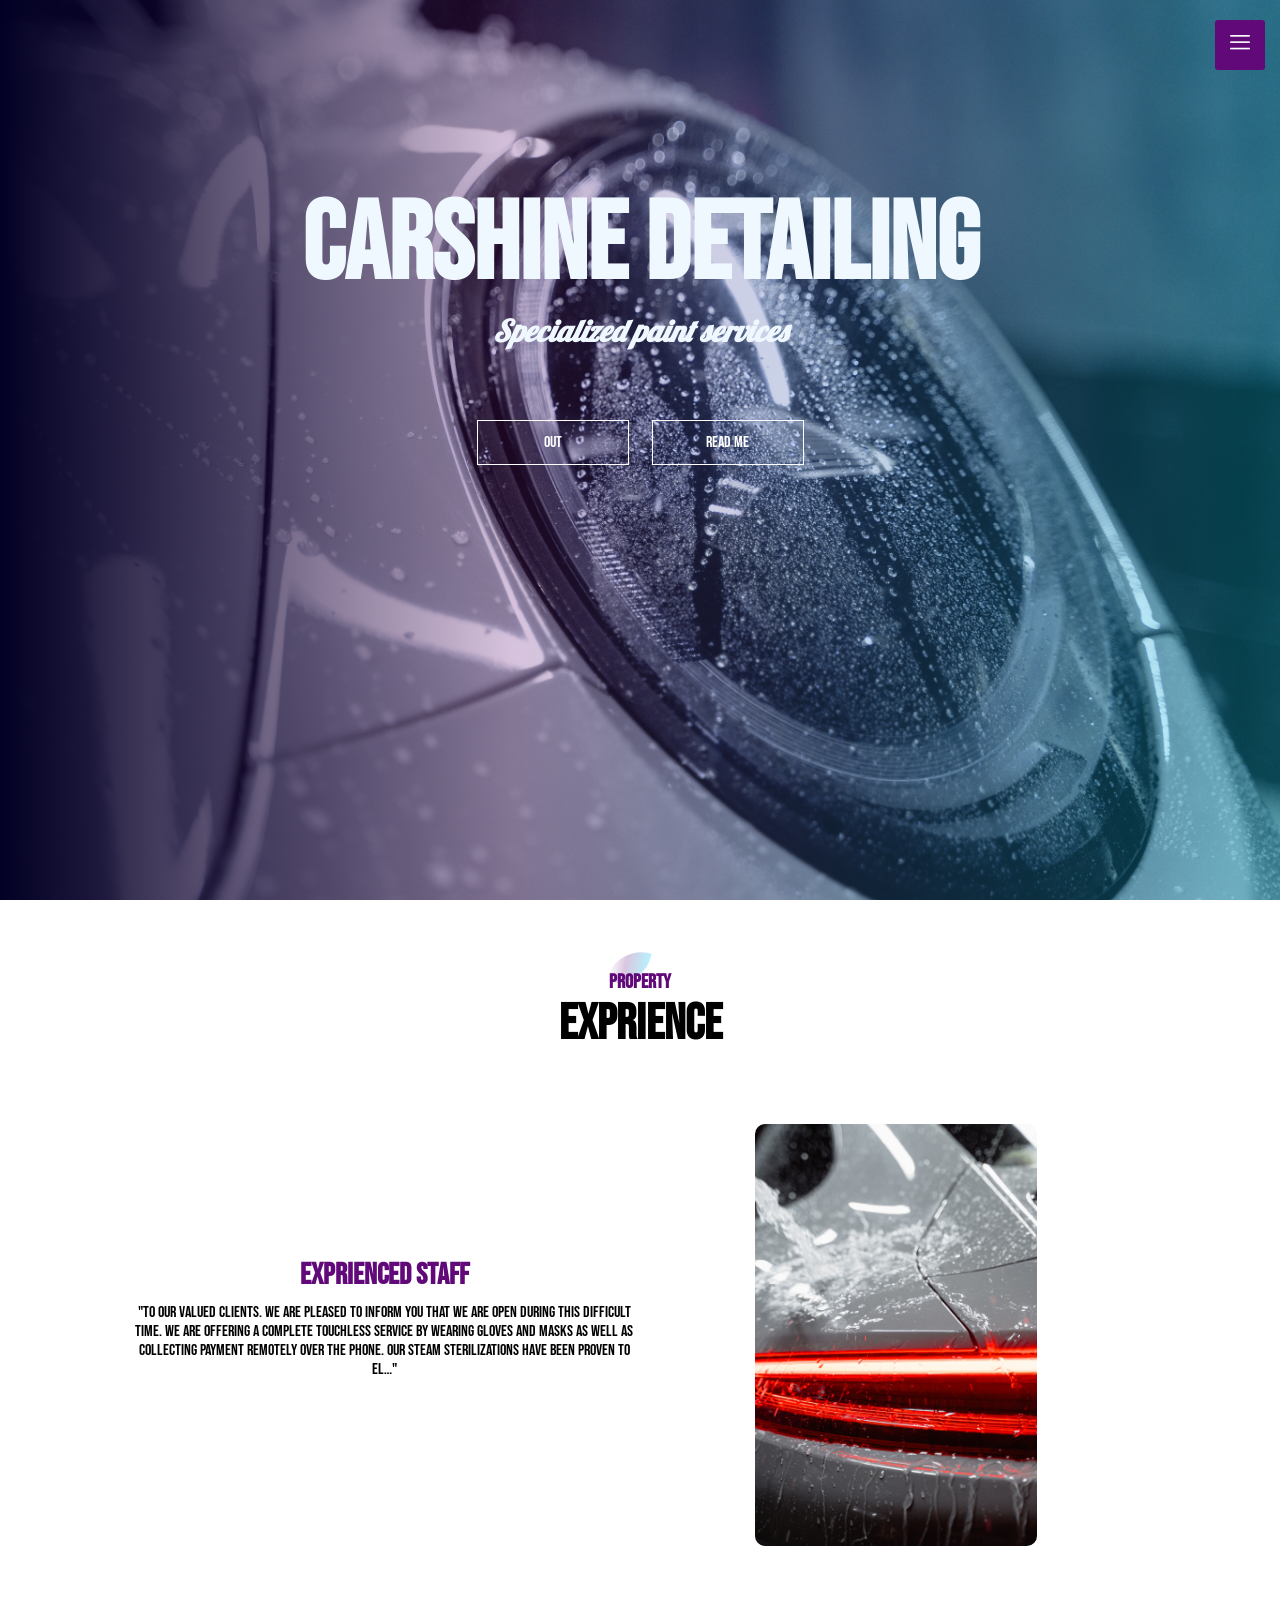
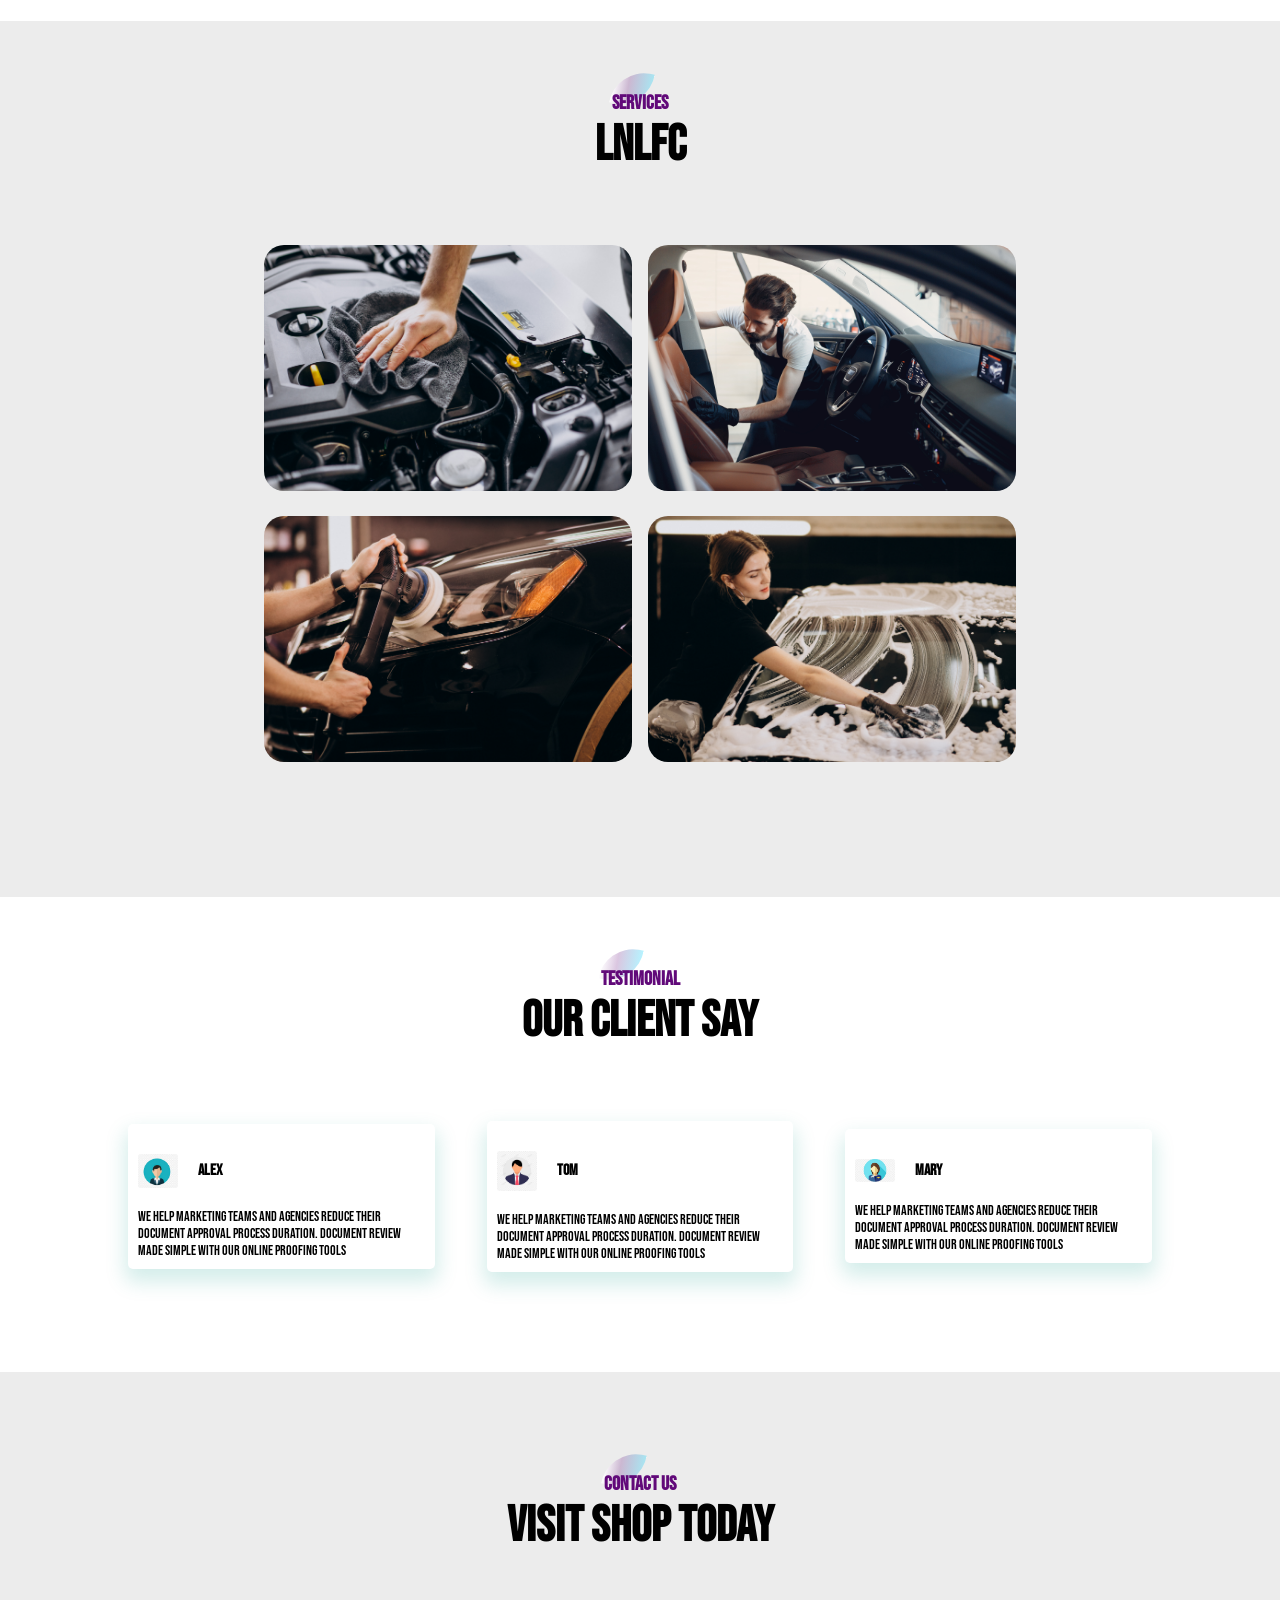
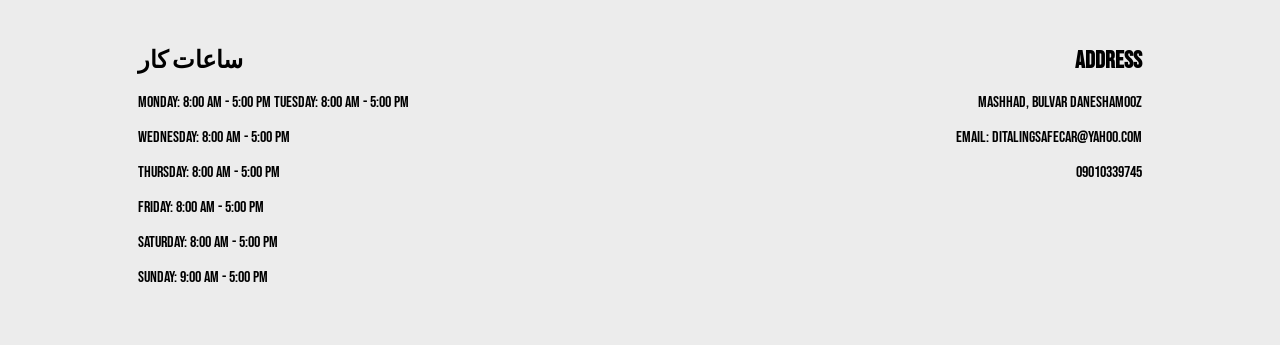
==== index.html @ 39f6c2f6 "commit" ====
<!doctype html>
<html>
    <head>
        <title> car detailing </title>
        <link type="text/css" rel="stylesheet" href="style.css">
        <link rel="preconnect" href="https://fonts.googleapis.com">
        <link rel="preconnect" href="https://fonts.gstatic.com" crossorigin>
        <link href="https://fonts.googleapis.com/css2?family=Bebas+Neue&family=Lobster&display=swap" rel="stylesheet">
        <script src="https://cdn.jsdelivr.net/gh/cferdinandi/smooth-scroll/dist/smooth-scroll.polyfills.min.js"></script>
    </head>
      
    <body>
        <section id=banner> 
            <img class="logo" src="">
            <div class="banner-text">
                <h1> carshine detailing  </h1>
                <p> Specialized paint services </p>
                <div class="banner-btn">
                    <a href="#"> <span></span> out </a>
                    <a href="#"> <span></span> read me </a>
                </div>
            </div>
        </section>

        <div id="sidenav">
            <nav>
                <ul>
                    <li><a href="#banner"> home </a></li>
                    <li><a href="#features"> features </a></li>
                    <li><a href="#service"> services </a></li>
                    <li><a href="#testimonial"> testmonate </a></li>
                    <li><a href="#footer"> meet us </a></li>
                </ul>
            </nav>

        </div>


    <div id="menubtn">
        <img src="pic/menu (1).png" id="menu">
    </div>


    <!--features-->
    <section id="features">
      <div class="title-text">
        <p> property </p>
        <h1> Exprience </h1>
      </div>  
      <div class="features-box">
          <div class="features">
              <h1> exprienced staff </h1>
              <p> "To our valued clients. We are pleased to inform you that we are open during this difficult time. We are offering a complete touchless service by wearing gloves and masks as well as collecting payment remotely over the phone. Our steam sterilizations have been proven to el…" </p>
          </div>

          <div class="features-img">
            <img src="pic/pexels-tima-miroshnichenko-6872151.jpg">
        </div>
      </div>
    </section>


    <script>
      var menubtn = document.getElementById("menubtn") 
      var menu = document.getElementById("menu")
      var sidenav = document.getElementById("sidenav")
      
      sidenav.style.right = "-200px"
      menubtn.onclick = function(){
          if(sidenav.style.right == "-200px"){
              sidenav.style.right = "0"
              menu.src = "pic/close (1).png";
          }
          else{
              sidenav.style.right = "-200px"
              menu.src = "pic/menu (1).png";
          }
      }

      var scroll = new SmoothScroll('a[href*="#"]', {
	speed: 1000,
	speedAsDuration: true
});

    </script>


<!--service-->

    <section id="service">
        <div class="title-text">
            <p> services </p>
            <h1> lnlfc  </h1>
        </div>
        
        <div class="service-box">
            <div class="single-service"> 
                <img src="pic/man-polishing-car-inside-car-service.jpg">
                <div class="overlay"> 
                </div>
                <div class="service-discription">
                    <h1> MARSHALLTOWN, Iowa </h1>
                    <hr>
                    <p> Champion Xpress Carwash has entered a new market with the acquisition of Rainbow Car Wash in Marshalltown, Iowa, according to a press release </p>
                </div>
            </div>

            <div class="single-service"> 
                <img src="pic/man-washing-his-car-garage.jpg">
                <div class="overlay"> 
                </div>
                <div class="service-discription">
                    <h1> MARSHALLTOWN, Iowa </h1>
                    <hr>
                    <p> Champion Xpress Carwash has entered a new market with the acquisition of Rainbow Car Wash in Marshalltown, Iowa, according to a press release </p>
                </div>
            </div>

            <div class="single-service"> 
                <img src="pic/car-wash-detailing-station (1).jpg">
                <div class="overlay"> 
                </div>
                <div class="service-discription">
                    <h1> MARSHALLTOWN, Iowa </h1>
                    <hr>
                    <p> Champion Xpress Carwash has entered a new market with the acquisition of Rainbow Car Wash in Marshalltown, Iowa, according to a press release </p>
                </div>
            </div>

            <div class="single-service"> 
                <img src="pic/car-wash-detailing-station.jpg">
                <div class="overlay"> 
                </div>
                <div class="service-discription">
                    <h1> MARSHALLTOWN, Iowa </h1>
                    <hr>
                    <p> Champion Xpress Carwash has entered a new market with the acquisition of Rainbow Car Wash in Marshalltown, Iowa, according to a press release </p>
                </div>
            </div>

            <div class="single-service"> </div>
            <div class="single-service"> </div>
            <div class="single-service"> </div>
        </div>
        </section>

        <!--testimonial-->


    <section id="testimonial">
    <div class="title-text">
        <p> testimonial  </p>
        <h1> our client say  </h1>
    </div>

    <div class="testimonial-row">
        
        <div class="testimonial-col">
            <div class="user"> 
                <img src="pic/alex.jpg">
                <div class="user-info">
                    <h4> alex </h4>
                </div>
            </div>
            <p> We help Marketing Teams and Agencies reduce their document approval process duration. Document review made simple with our Online Proofing Tools </p>
        </div>
        <div class="testimonial-col">
            <div class="user">
                <img src="pic/3052.png_860.png">
                <div class="user-info">
                    <h4> tom </h4>
                </div>
            </div>
            <p>We help Marketing Teams and Agencies reduce their document approval process duration. Document review made simple with our Online Proofing Tools</p>
        </div>
        <div class="testimonial-col">
            <div class="user">
                <img src="pic/images(1).jpg">
                <div class="user-info">
                    <h4> mary </h4>
                </div>
            </div>
            <p>We help Marketing Teams and Agencies reduce their document approval process duration. Document review made simple with our Online Proofing Tools</p>
        </div>
    </div>
    </section>

    <!--/testimonial-->

    <!--footer-->

    <section id="footer">
        <div class="title-text">
            <p> contact us </p>
            <h1> visit shop today  </h1>
        </div>

        <div class="footer-row">
            <div class="footer-left">
                <h1>ساعات کار</h1>
                <p>  Monday: 8:00 am - 5:00 pm

		Tuesday: 8:00 am - 5:00 pm </br>

		Wednesday: 8:00 am - 5:00 pm </br>

		Thursday: 8:00 am - 5:00 pm  </br>

		Friday: 8:00 am - 5:00 pm </br>

		Saturday: 8:00 am - 5:00 pm </br>

		Sunday: 9:00 am - 5:00 pm</p>
                
            </div>

            <div class="footer-right">
                <h1> address </h1>
                <p> mashhad, bulvar daneshamooz</p>
                <p> email: ditalingsafecar@yahoo.com </p>
                <p> 09010339745 </p>
            </div>
        </div>
    </section>
    

</body>

</html>
---- style.css ----
*{
    margin: 0;
    padding: 0;
    font-family:'Bebas Neue', cursive;
}
#banner{
    background: linear-gradient(90deg, rgba(2,0,36,1) 0%, rgba(97, 9, 121, 0.233) 40%, rgba(0, 213, 255, 0.288) 100%), url(pic/pexels-tima-miroshnichenko-6873186.jpg);
    background-size: cover;
    background-position: center;
    height: 100vh;
}
.logo{
    width: 140px;
    position: absolute;
    top: 4%;
    left: 5%;
}

.banner-text{
    text-align: center;
    color: aliceblue;
    padding-top: 180px;
}
.banner-text h1{
    font-size: 110px;
    font-family: 'Bebas Neue', cursive;
}
.banner-text p{
    font-size: 30px;
    font-style: italic;
    font-family: 'Lobster', cursive;
    font-weight: bold;
}

.banner-btn{
    margin: 70px auto 0;
}

.banner-btn a{
    width: 150px;
    text-decoration: none;
    display: inline-block;
    margin: 0 10px;
    padding: 12px 0 ;
    color: white;
    border: 0.5px solid white;
    position: relative;
    z-index: 1;
    transition: 0.5s;
}

.banner-btn a span{
    width: 0%;
    height: 100%;
    position: absolute;
    top: 0;
    left: 0;
    background: white;
    z-index: -1;
    transition:0.5s;
}
.banner-btn a:hover span{
    width: 100%;
}

.banner-btn a:hover{
    color: black;
}

#sidenav{
    width: 200px;
    height: 100vh;
    position: fixed;
    right: -200px;
    top: 0;
    background-color:rgb(97, 9, 121) ;
    z-index: 2;
    transition: 0.5s;
}

nav ul li{
    list-style: none;
    margin: 30px 20px;
}
nav ul li a{
    text-decoration: none;
    color: white;
}

#menubtn{
    width: 50px;
    height: 50px;
    background:rgb(97, 9, 121) ;
    text-align: center;
    position: fixed;
    right: 15px;
    top: 20px;
    border-radius: 3px;
    z-index: 3;
    cursor: pointer;
}
#menubtn img{
    width: 20px;
    margin-top: 15px;
}

/*--features--*/


#features{
    width: 100%;
    padding: 70px 0; 
}

.title-text{
    text-align: center;
    padding-bottom: 70px;
}

.title-text p{
    margin: auto;
    font-size: 20px;
    color: rgb(97, 9, 121);
    font-weight: bold;
    position: relative;
    z-index: 1;
    display: inline-block;
}

.title-text p::after{
    content: "" ;
    width: 40px;
    height:35px ;
    background: linear-gradient(90deg, rgb(255, 255, 255) 0%, rgba(97, 9, 121, 0.233) 40%, rgba(0, 213, 255, 0.288) 100%,#fff);
    position: absolute;
    top: -20px;
    left: 0;
    z-index: -1;
    transform: rotate(10deg);
    border-bottom-right-radius: 35px;
    border-top-left-radius: 35px;
}

.title-text h1{
    font-size: 50px;
}

.features-box{
    width: 80%;
    margin: auto;
    display: flex;
    flex-wrap: wrap;
    align-items: center;
    text-align: center;
}

.features{
    flex-basis: 50%;
}

.features-img{
    flex-basis: 50%;
    margin: auto;

}

.features-img img{
    width: 55%;
    border-radius: 10px;
}

.features h1{
    text-align: center;
    margin-bottom: 10px ;
    color: rgb(97, 9, 121);
    font-size: 30px;
    font-weight: bold;
}

.features p{
    display: flex ;
    align-items: center;
    margin-bottom: 40px;
}

/*--service--*/
#service{
    width:100% ;
    padding: 70px 0;
    background-color:rgba(169, 169, 169, 0.219);
}
.service-box{
    width: 60%;
    display: flex;
    flex-wrap: wrap;
    justify-content: space-around;
    margin: auto;
}

.single-service{
    flex-basis: 48%;
    text-align: center;
    border-radius: 7px;
    margin-bottom: 20px;
    color: white;
    position: relative;
}

.single-service img{
    width: 100%;
    border-radius: 20px;
}

.overlay{
    width: 100%;
    height: 100%;
    position: absolute;
    top: 0;
    border-radius: 7px;
    cursor: pointer;
    background: linear-gradient(rgba(0, 0, 0, 0.5), rgb(97, 9, 121));
    opacity: 0;
    transition: 0.5s;
}

.single-service:hover .overlay{
    opacity: 1;
}

.service-discription{
    width: 80%;
    position: absolute;
    bottom: 0;
    left: 50%;
    transform: translateX(-50%);
    opacity: 0;
}

.single-service:hover .service-discription{
    bottom: 30%;
    opacity: 1;
    transition: 1s;
}

hr{
    background: white;
    height: 2px;
    border: 0;
    margin: 15px auto;
    width: 60%;
}

.service-discription p{
    font-size: 14px;
}

/*testimonial*/

#testimonial{
    width: 100%;
    padding: 70px 0;
}
.testimonial-row{
    width: 80%;
    margin: auto;
    display: flex;
    justify-content: space-between;
    align-items: center;
    flex-wrap:wrap;
}
.testimonial-col{
    flex-basis: 28%;
    padding: 10px;
    margin-bottom: 30px;
    border-radius: 5px;
    box-shadow: 0 10px 20px 3px #0096872c;
    cursor: pointer;
    transition: 0.5s;
}

.testimonial-col p{
    font-size: 14px;
}

.user{
    display: flex;
    align-items: center;
    margin: 20px 0;
}

.user img{
    width: 40px;
    margin-right: 20px;
    border-radius: 3px;
}

.testimonial-col:hover{
    transform: translateY(7px);
}

/*--footer--*/

#footer{
    padding: 100px 0 20px;
    background: rgba(169, 169, 169, 0.219);
}

.footer-row{
    width: 80%;
    margin: 0 auto;
    display: flex;
    justify-content: space-between;
    flex-wrap: wrap;
}

.footer-left, .footer-right{
    flex-basis: 45%;
    padding: 10px;
    margin-bottom: 20px;
}

.footer-right{
    text-align: right;
}

.footer-row h1{
    margin: 10px 0;
}

.footer-row p{
    line-height: 35px;
}
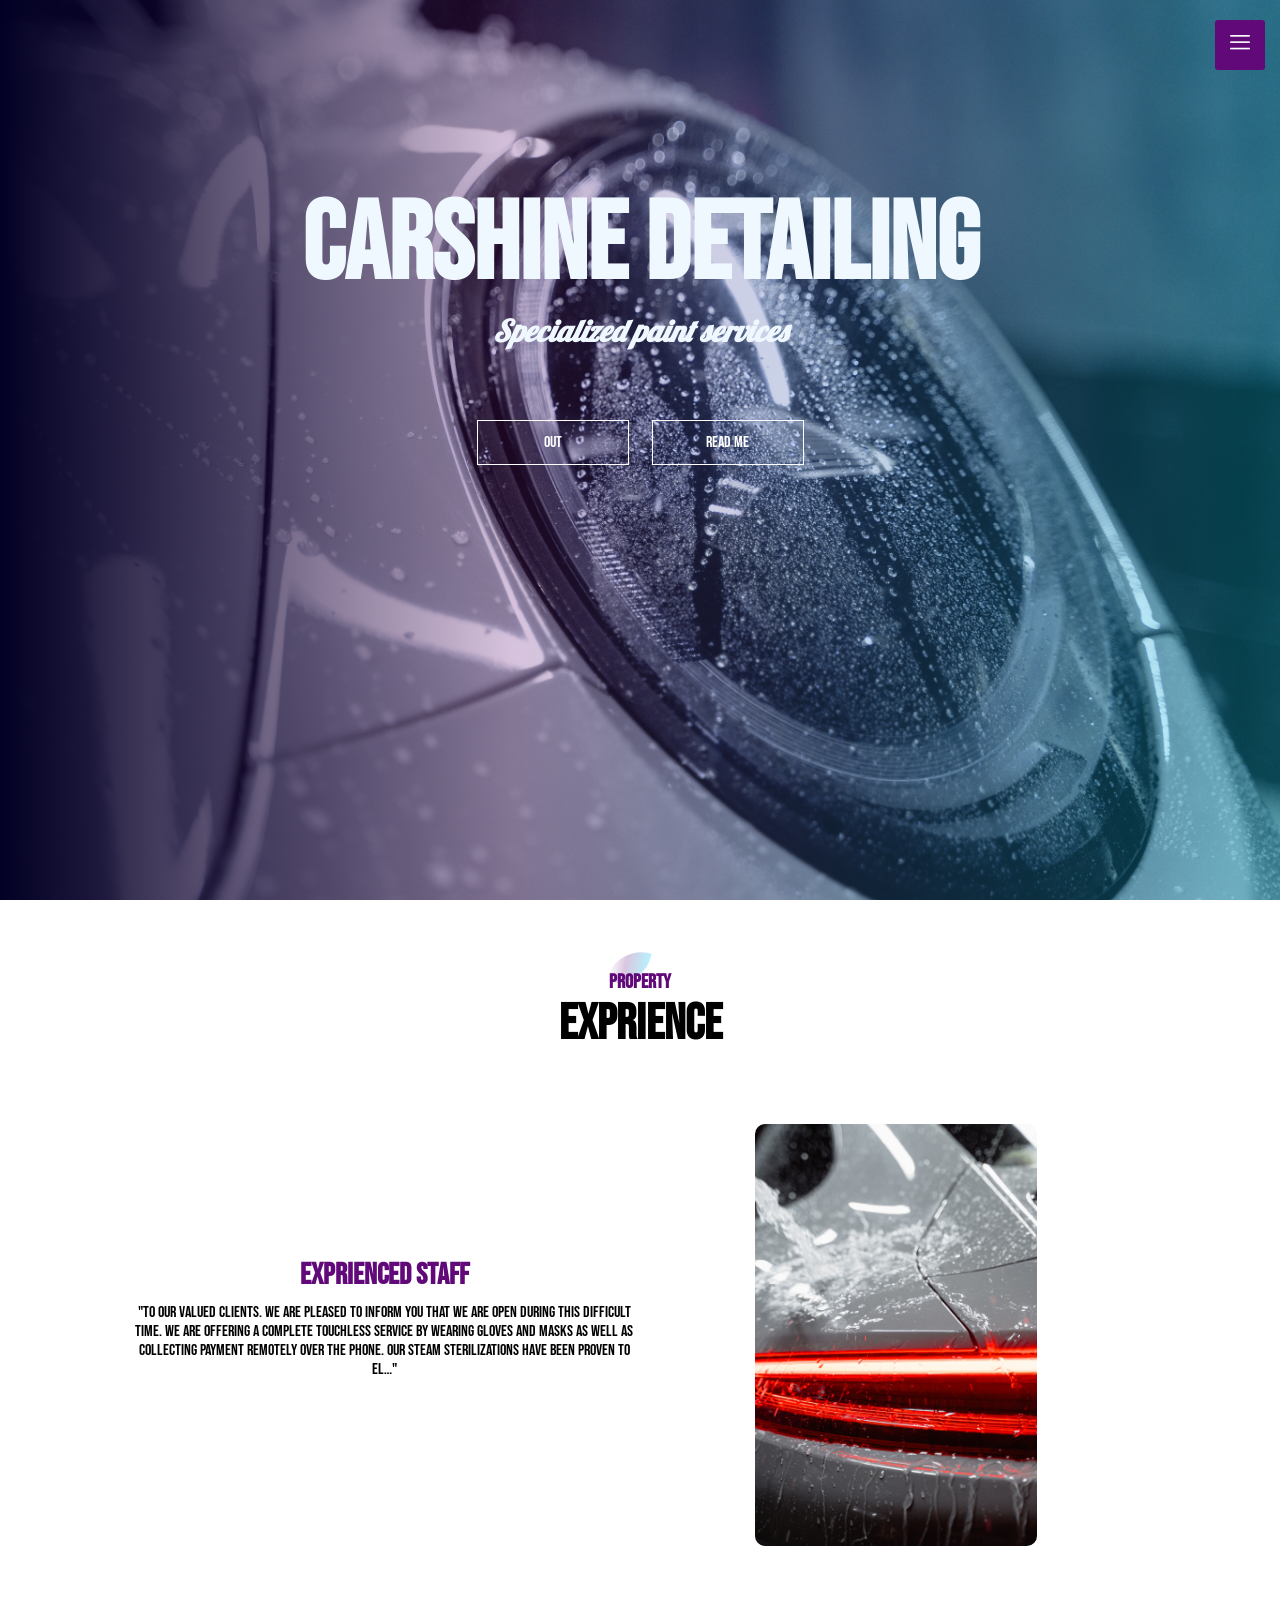
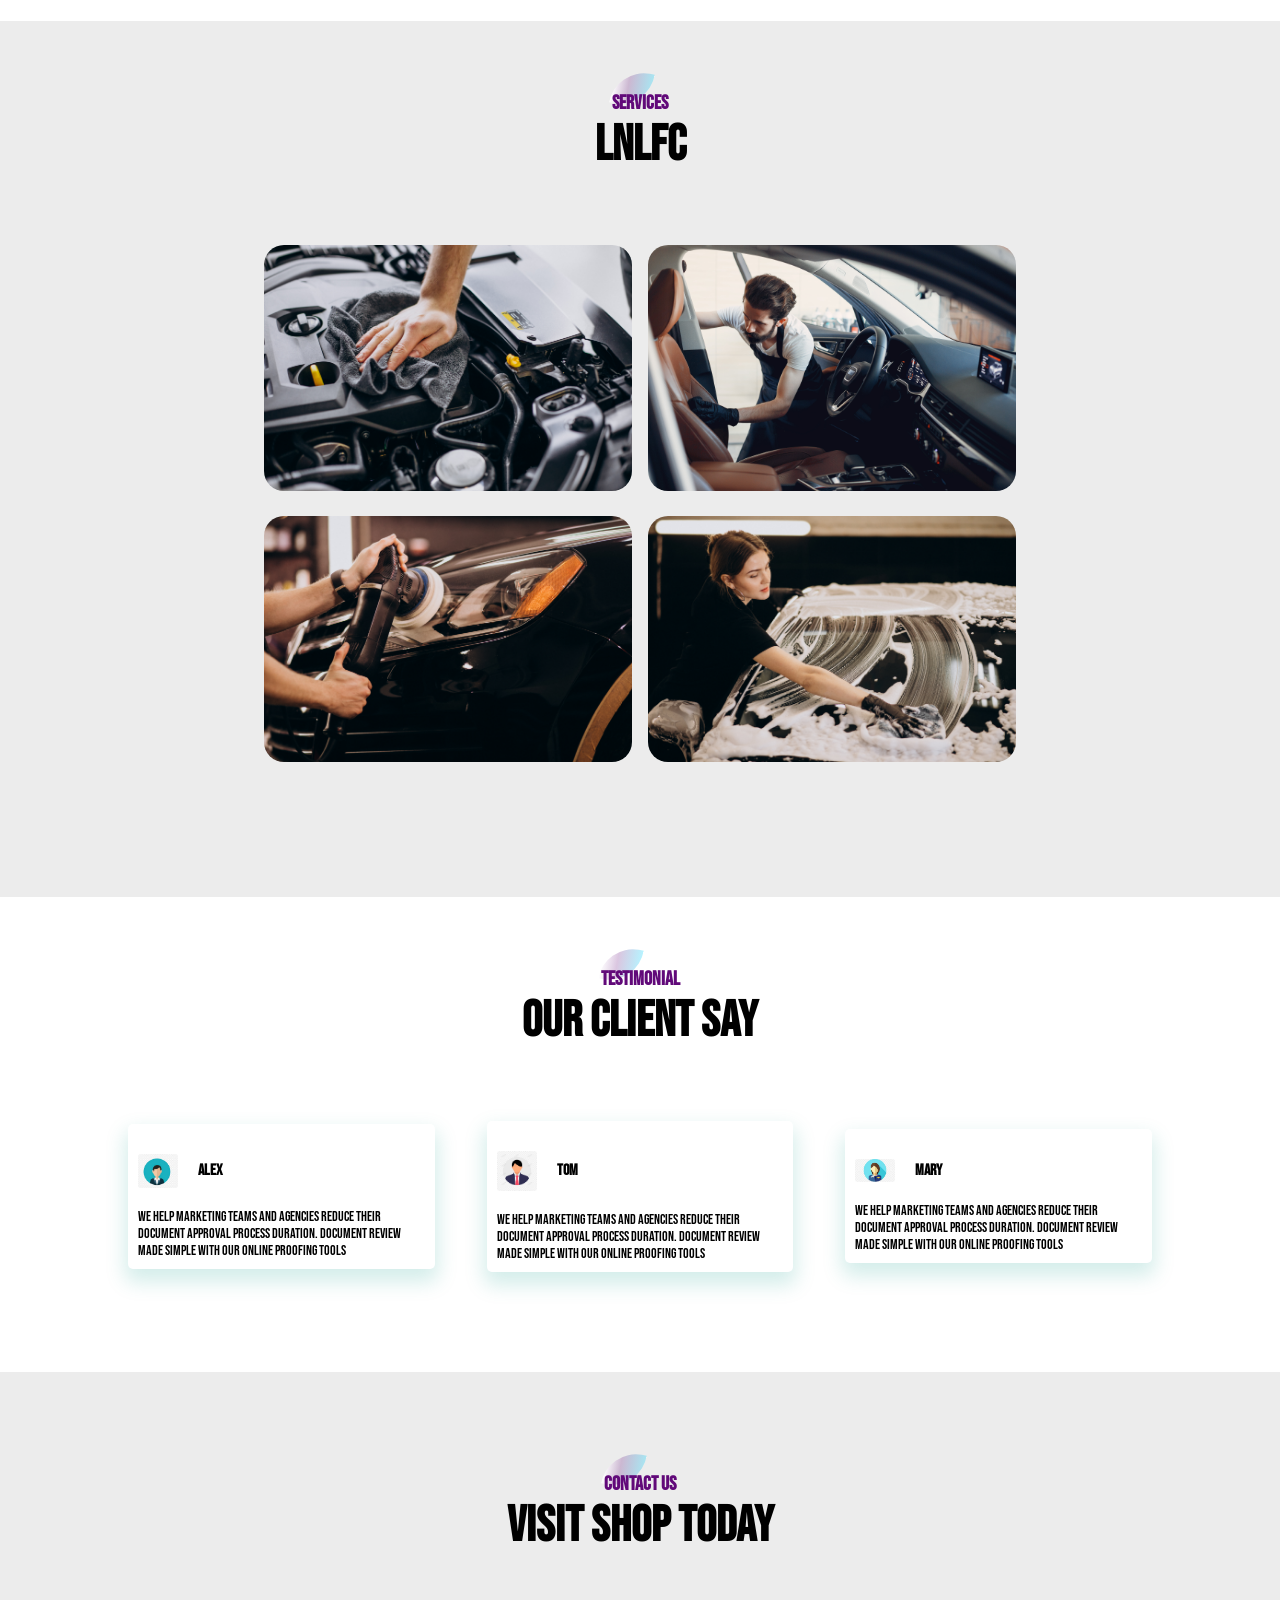
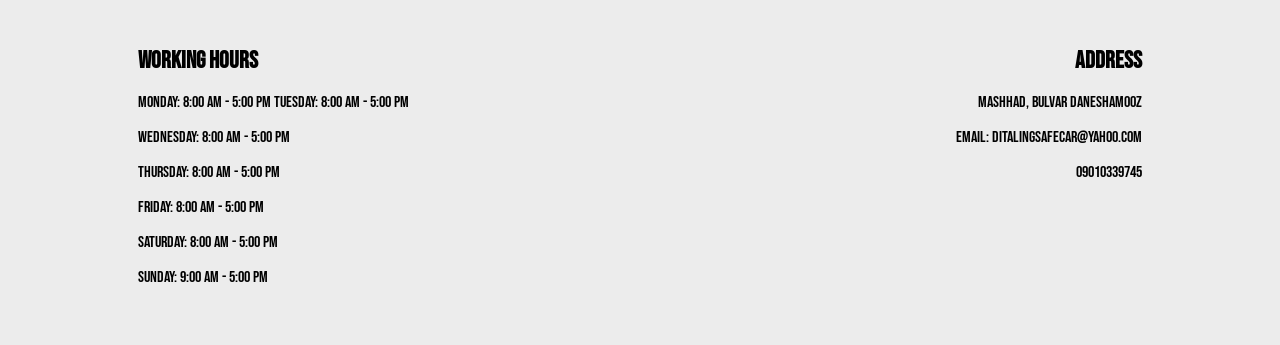
==== commit 50325080: "commit" ====
--- a/index.html
+++ b/index.html
@@ -197,7 +197,7 @@
 
         <div class="footer-row">
             <div class="footer-left">
-                <h1>ساعات کار</h1>
+                <h1> working hours </h1>
                 <p>  Monday: 8:00 am - 5:00 pm
 
 		Tuesday: 8:00 am - 5:00 pm </br>
